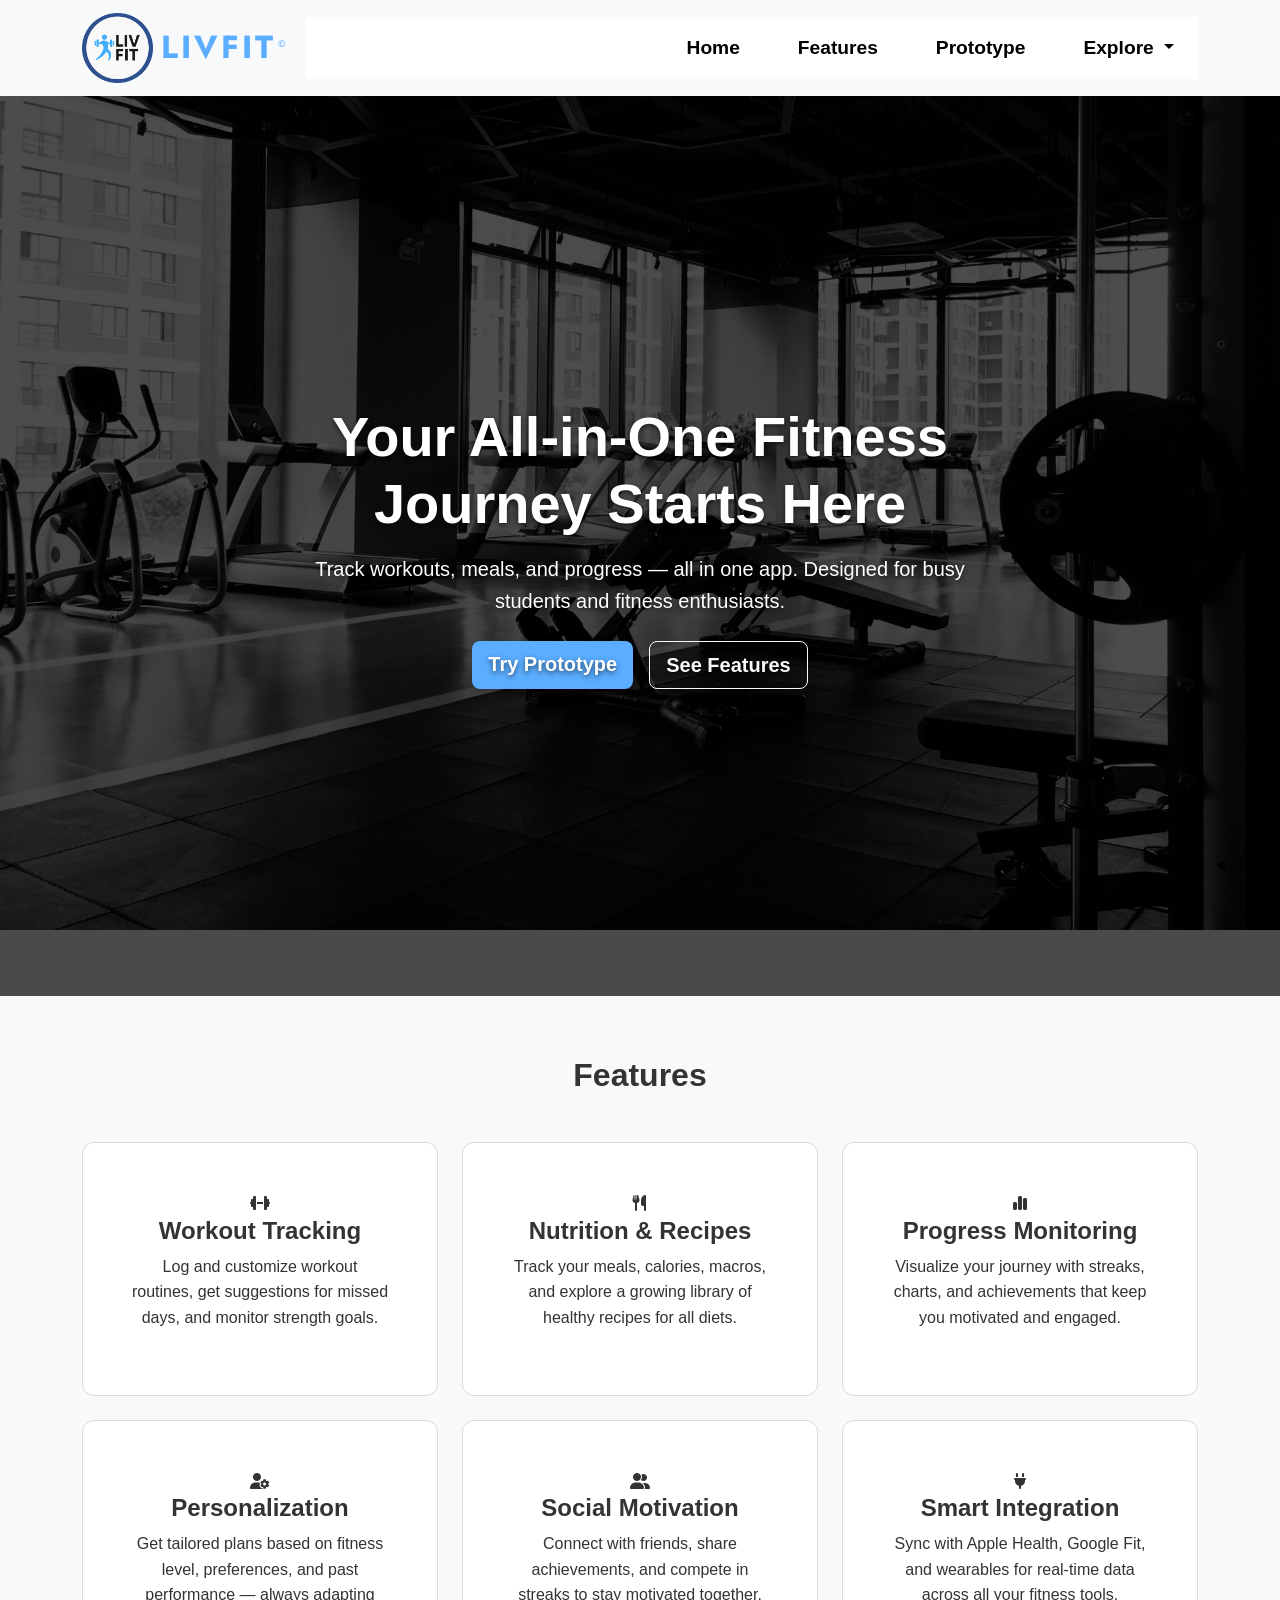
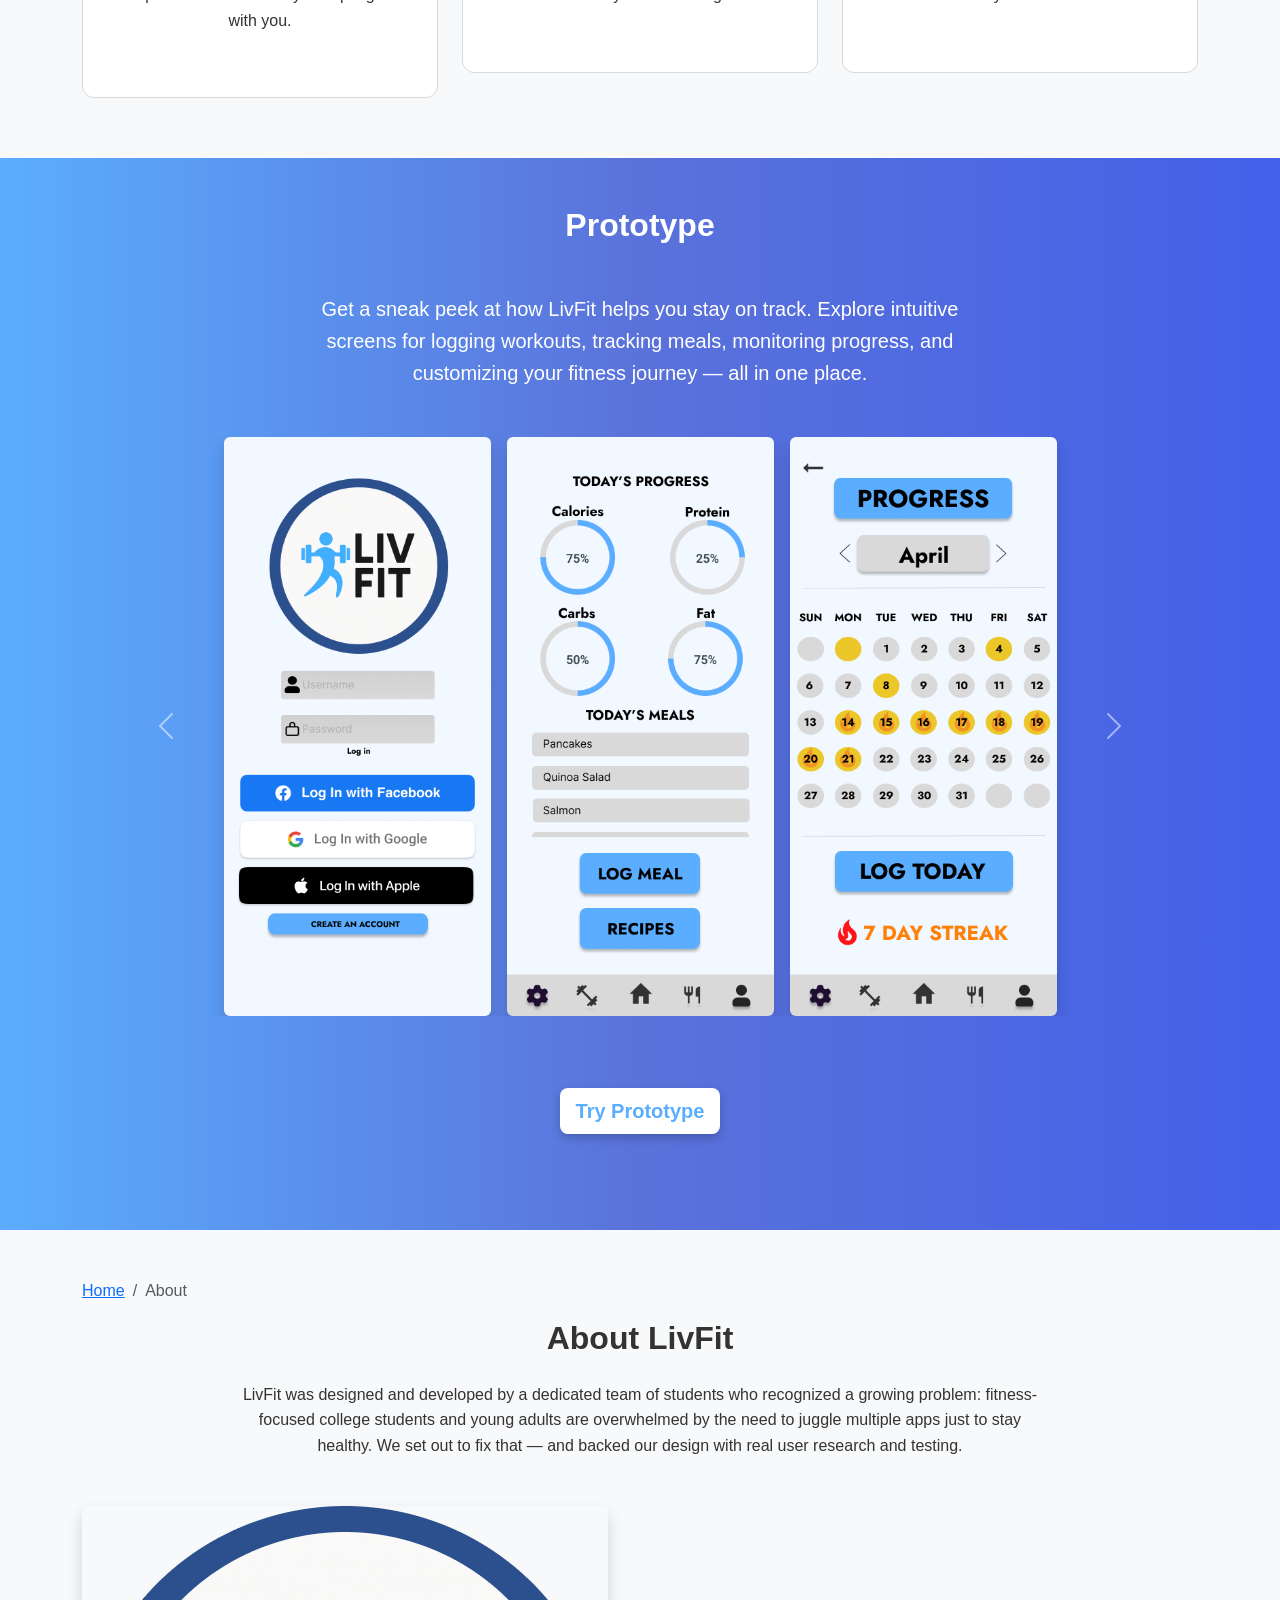
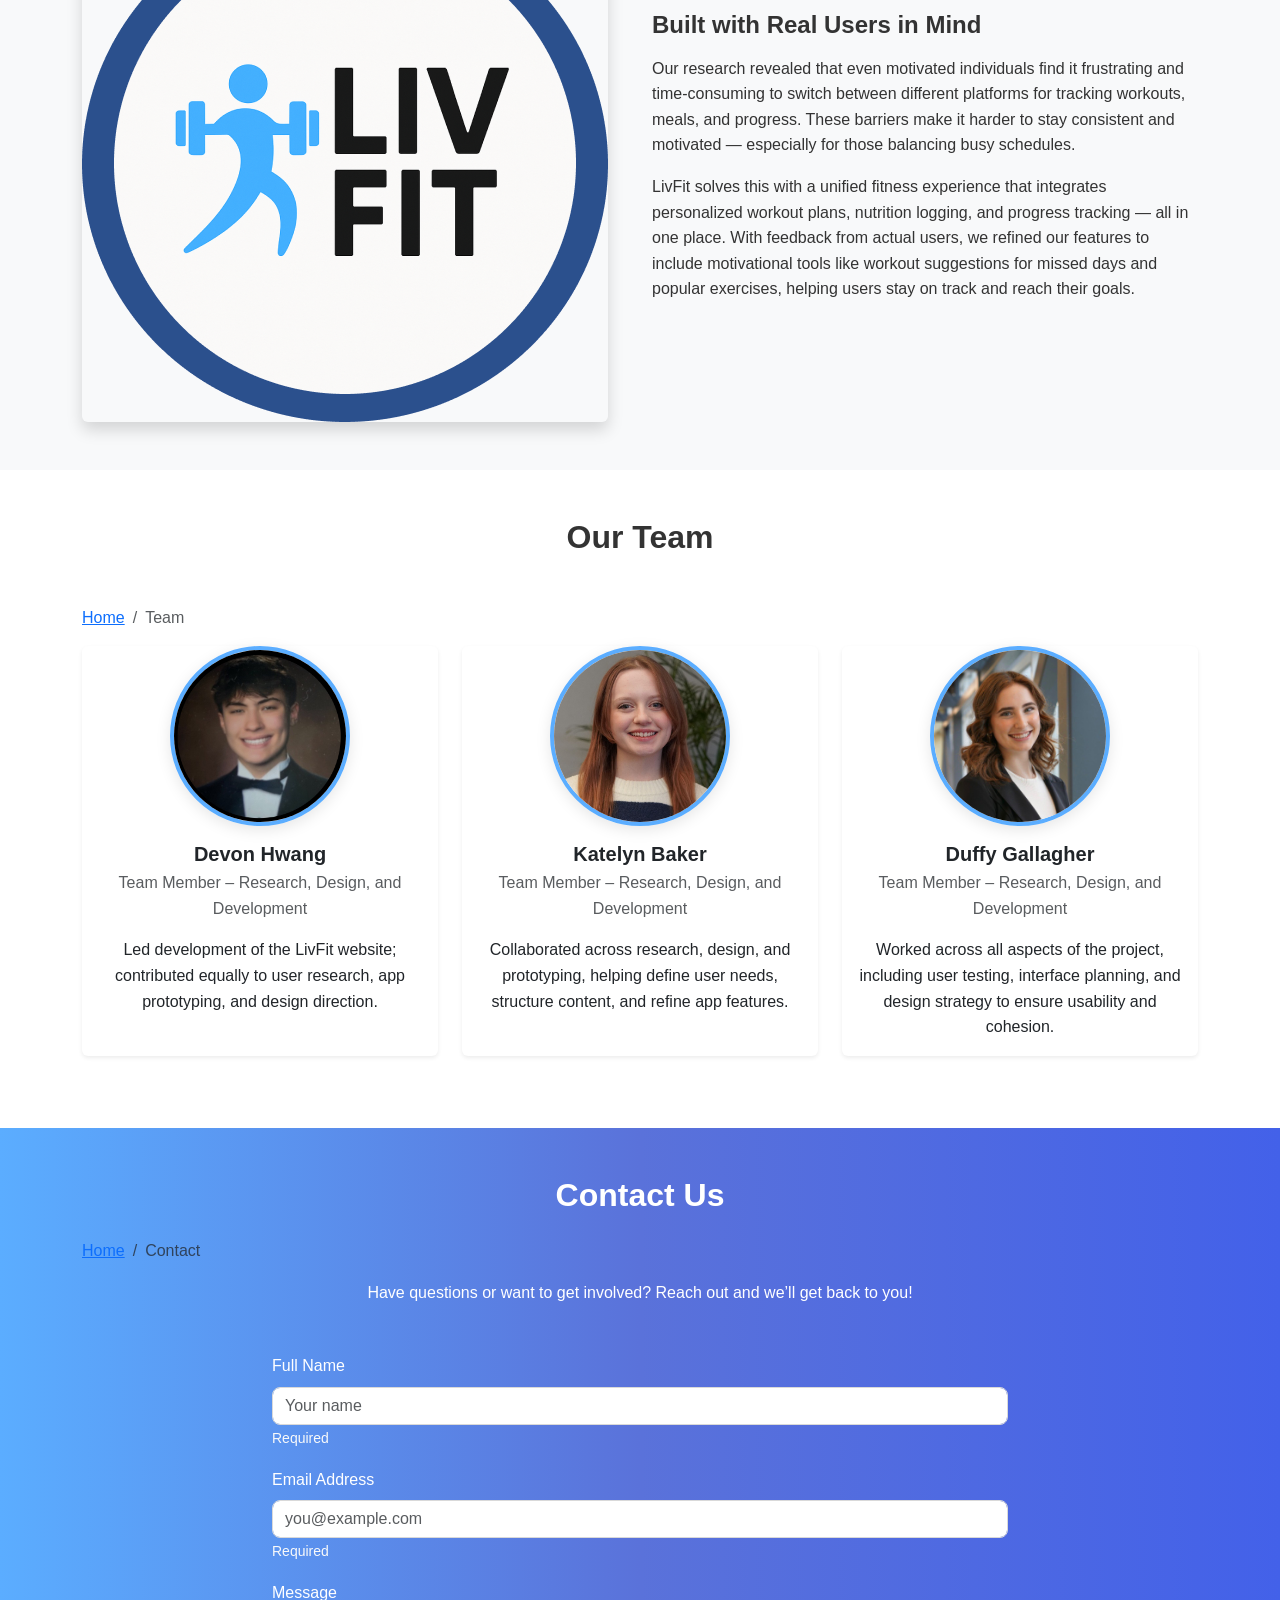
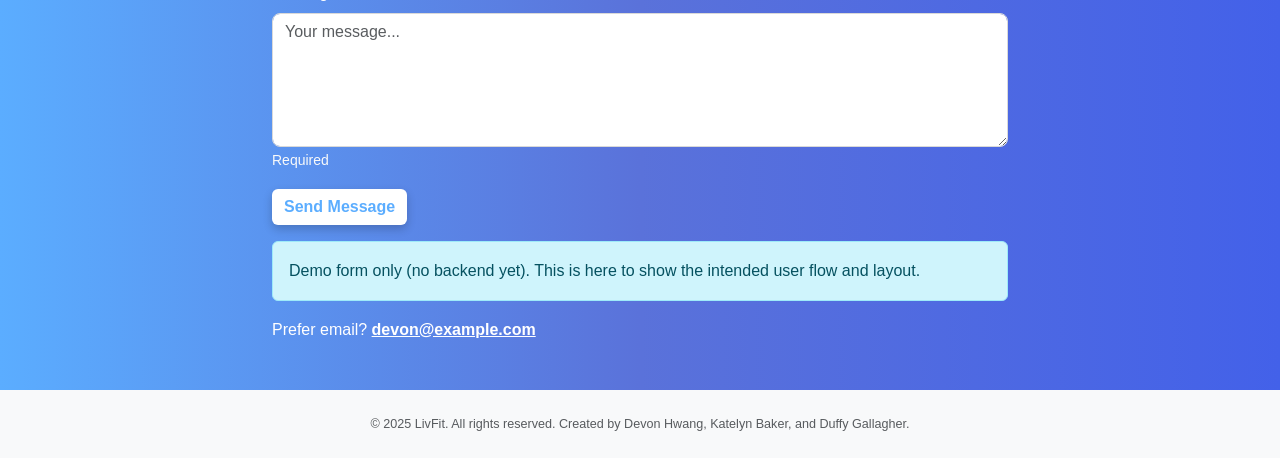
==== index.html @ b787946a "Add initial HTML structure and CSS styles for LivFit project - Created index.html with a complete la" ====
<!doctype html>
<html lang="en">
  <head>
    <meta charset="utf-8">
    <meta name="viewport" content="width=device-width, initial-scale=1">
    <meta name="description" content="Bootstrap Final Project">
    <meta name="author" content="Devon Hwang">
    <title>LivFit</title>

    <!-- Fonts -->
    <link rel="preconnect" href="https://fonts.googleapis.com">
    <link rel="preconnect" href="https://fonts.gstatic.com" crossorigin>
    <link href="https://fonts.googleapis.com/css2?family=Imperial+Script&family=Jost:ital,wght@0,100..900;1,100..900&family=Lacquer&family=Racing+Sans+One&family=Roboto+Condensed:ital,wght@0,100..900;1,100..900&family=Roboto:ital,wght@0,100..900;1,100..900&display=swap" rel="stylesheet">
    
    <!-- Font Awesome Icons -->
    <link rel="stylesheet" href="https://cdnjs.cloudflare.com/ajax/libs/font-awesome/6.5.0/css/all.min.css" crossorigin="anonymous" referrerpolicy="no-referrer">

    <!-- LOAD BOOTSTRAP CSS - DO NOT DELETE -->
    <link href="https://cdn.jsdelivr.net/npm/bootstrap@5.3.3/dist/css/bootstrap.min.css" rel="stylesheet" crossorigin="anonymous">
    <!-- END LOADING BOOTSTRAP CSS -->

    <!-- Custom styles -->
    <link href="style.css" rel="stylesheet">
  </head>

  <body>

    <!-- Navbar -->
    <nav class="navbar navbar-expand-lg sticky-top">
      <div class="container">
        <a class="navbar-brand d-flex align-items-center" href="index.html">
          <img src="images/logo.png" alt="LivFit Logo" class="navbar-logo me-2">
          <span class="fw-bold">LivFit<span class="copyright">©</span></span>
        </a>
        
        <!-- toggler -->
        <button class="navbar-toggler" type="button" data-bs-toggle="collapse" data-bs-target="#navbarNav"
          aria-controls="navbarNav" aria-expanded="false" aria-label="Toggle navigation">
          <span class="navbar-toggler-icon"></span>
        </button>

        <!-- Collapsible menu -->
        <div class="collapse navbar-collapse" id="navbarNav">
          <ul class="navbar-nav ms-auto">
            <!-- Small progression: mark Home active by default -->
            <li class="nav-item"><a class="nav-link active" href="#">Home</a></li>

            <li class="nav-item"><a class="nav-link" href="#features">Features</a></li>
            <li class="nav-item"><a class="nav-link" href="#screenshots">Prototype</a></li>

            <li class="nav-item dropdown">
              <a class="nav-link dropdown-toggle" href="#" id="navbarDropdown" role="button"
                data-bs-toggle="dropdown" aria-expanded="false">
                Explore
              </a>
              <ul class="dropdown-menu" aria-labelledby="navbarDropdown">
                <li><a class="dropdown-item" href="#about">About</a></li>
                <li><a class="dropdown-item" href="#team">Team</a></li>
                <li><a class="dropdown-item" href="#contact">Contact</a></li>
              </ul>
            </li>
          </ul>
        </div>
      </div>
    </nav>

    <!-- Hero Section -->
    <section class="hero">
      <div class="container hero-text">
        <h1 class="display-4 fw-bold">Your All-in-One Fitness Journey Starts Here</h1>
        <p class="lead mt-3 mb-4">
          Track workouts, meals, and progress — all in one app. Designed for busy students and fitness enthusiasts.
        </p>

        <!-- Small progression: stronger CTAs -->
        <div class="d-flex flex-column flex-sm-row gap-3 justify-content-center">
          <a
            href="https://www.figma.com/proto/eS0vBSrMBwKvLSvqaWGqgv/Group-2--Katelyn--Duffy--Devon-High-Fideliy?node-id=2-2&t=AMbj5bhNXjdpvRWr-1"
            target="_blank"
            class="btn btn-primary btn-lg"
          >
            Try Prototype
          </a>

          <a href="#features" class="btn btn-outline-light btn-lg">
            See Features
          </a>
        </div>
      </div>
    </section>

    <!-- Features Section -->
    <section id="features">
      <div class="container">
        <h2 class="text-center fw-bold mb-5">Features</h2>
        <div class="row g-4">

          <div class="col-md-4">
            <div class="feature-card p-5">
              <i class="fa-solid fa-dumbbell"></i>
              <h4>Workout Tracking</h4>
              <p>Log and customize workout routines, get suggestions for missed days, and monitor strength goals.</p>
            </div>
          </div>

          <div class="col-md-4">
            <div class="feature-card p-5">
              <i class="fa-solid fa-utensils"></i>
              <h4>Nutrition & Recipes</h4>
              <p>Track your meals, calories, macros, and explore a growing library of healthy recipes for all diets.</p>
            </div>
          </div>

          <div class="col-md-4">
            <div class="feature-card p-5">
              <i class="fa-solid fa-chart-simple"></i>
              <h4>Progress Monitoring</h4>
              <p>Visualize your journey with streaks, charts, and achievements that keep you motivated and engaged.</p>
            </div>
          </div>

          <div class="col-md-4">
            <div class="feature-card p-5">
              <i class="fa-solid fa-user-gear"></i>
              <h4>Personalization</h4>
              <p>Get tailored plans based on fitness level, preferences, and past performance — always adapting with you.</p>
            </div>
          </div>

          <div class="col-md-4">
            <div class="feature-card p-5">
              <i class="fa-solid fa-user-group"></i>
              <h4>Social Motivation</h4>
              <p>Connect with friends, share achievements, and compete in streaks to stay motivated together.</p>
            </div>
          </div>

          <div class="col-md-4">
            <div class="feature-card p-5">
              <i class="fa-solid fa-plug"></i>
              <h4>Smart Integration</h4>
              <p>Sync with Apple Health, Google Fit, and wearables for real-time data across all your fitness tools.</p>
            </div>
          </div>

        </div>
      </div>
    </section>

    <!-- Prototype Section -->
    <!-- Small progression: remove bg-white so text-white paragraph sits on gradient -->
    <section id="screenshots" class="py-5">
      <div class="container">
        <h2 class="text-center fw-bold mb-5">Prototype</h2>

        <p class="text-center text-white fs-5 mb-5 mx-auto" style="max-width: 700px;">
          Get a sneak peek at how LivFit helps you stay on track. Explore intuitive screens for logging workouts,
          tracking meals, monitoring progress, and customizing your fitness journey — all in one place.
        </p>

        <div id="livfitCarousel" class="carousel slide" data-bs-ride="carousel">
          <div class="carousel-inner">

            <!-- Slide 1 -->
            <div class="carousel-item active">
              <div class="row g-3 justify-content-center">
                <div class="col-4 col-md-3">
                  <img
                    src="images/login-screen.png"
                    class="d-block w-100 rounded shadow"
                    alt="LivFit Login"
                    data-bs-toggle="modal"
                    data-bs-target="#imageModal"
                    onclick="document.getElementById('modalImage').src=this.src"
                  >
                </div>
                <div class="col-4 col-md-3">
                  <img
                    src="images/nutrition-dashboard.png"
                    class="d-block w-100 rounded shadow"
                    alt="Nutrition Dashboard"
                    data-bs-toggle="modal"
                    data-bs-target="#imageModal"
                    onclick="document.getElementById('modalImage').src=this.src"
                  >
                </div>
                <div class="col-4 col-md-3">
                  <img
                    src="images/progress-tracker.png"
                    class="d-block w-100 rounded shadow"
                    alt="Progress Tracker"
                    data-bs-toggle="modal"
                    data-bs-target="#imageModal"
                    onclick="document.getElementById('modalImage').src=this.src"
                  >
                </div>
              </div>
            </div>

            <!-- Slide 2 -->
            <div class="carousel-item">
              <div class="row g-3 justify-content-center">
                <div class="col-4 col-md-3">
                  <img
                    src="images/profile-achievements.png"
                    class="d-block w-100 rounded shadow"
                    alt="Profile Achievements"
                    data-bs-toggle="modal"
                    data-bs-target="#imageModal"
                    onclick="document.getElementById('modalImage').src=this.src"
                  >
                </div>
                <div class="col-4 col-md-3">
                  <img
                    src="images/fitness-discover.png"
                    class="d-block w-100 rounded shadow"
                    alt="Discover Workouts"
                    data-bs-toggle="modal"
                    data-bs-target="#imageModal"
                    onclick="document.getElementById('modalImage').src=this.src"
                  >
                </div>
              </div>
            </div>

          </div>

          <!-- Controls -->
          <button class="carousel-control-prev" type="button" data-bs-target="#livfitCarousel" data-bs-slide="prev">
            <span class="carousel-control-prev-icon" aria-hidden="true"></span>
            <span class="visually-hidden">Previous</span>
          </button>
          <button class="carousel-control-next" type="button" data-bs-target="#livfitCarousel" data-bs-slide="next">
            <span class="carousel-control-next-icon" aria-hidden="true"></span>
            <span class="visually-hidden">Next</span>
          </button>
        </div>

        <div class="text-center mt-4 mb-5">
          <a href="https://www.figma.com/proto/eS0vBSrMBwKvLSvqaWGqgv/Group-2--Katelyn--Duffy--Devon-High-Fideliy?node-id=2-2&t=AMbj5bhNXjdpvRWr-1"
            target="_blank" class="btn btn-secondary-custom btn-lg mt-5">
            Try Prototype
          </a>
        </div>
      </div>
    </section>

    <!-- About Section -->
    <section id="about" class="py-5 bg-light">
      <div class="container">
        <nav aria-label="breadcrumb">
          <ol class="breadcrumb">
            <li class="breadcrumb-item"><a href="#">Home</a></li>
            <li class="breadcrumb-item active" aria-current="page">About</li>
          </ol>
        </nav>

        <h2 class="text-center fw-bold mb-4">About LivFit</h2>
        <p class="text-center mx-auto mb-5" style="max-width: 800px;">
          LivFit was designed and developed by a dedicated team of students who recognized a growing problem:
          fitness-focused college students and young adults are overwhelmed by the need to juggle multiple apps
          just to stay healthy. We set out to fix that — and backed our design with real user research and testing.
        </p>

        <div class="row align-items-center">
          <div class="col-md-6 mb-4 mb-md-0">
            <img src="images/logo.png" alt="About LivFit" class="img-fluid rounded shadow">
          </div>
          <div class="col-md-6">
            <h4 class="fw-bold mb-3">Built with Real Users in Mind</h4>
            <p>
              Our research revealed that even motivated individuals find it frustrating and time-consuming to switch between different platforms for tracking workouts, meals, and progress. These barriers make it harder to stay consistent and motivated — especially for those balancing busy schedules.
            </p>
            <p>
              LivFit solves this with a unified fitness experience that integrates personalized workout plans, nutrition logging, and progress tracking — all in one place. With feedback from actual users, we refined our features to include motivational tools like workout suggestions for missed days and popular exercises, helping users stay on track and reach their goals.
            </p>
          </div>
        </div>
      </div>
    </section>

    <!-- Team Section -->
    <section id="team" class="py-5 bg-white">
      <div class="container">
        <h2 class="text-center fw-bold mb-5">Our Team</h2>
        <nav aria-label="breadcrumb">
          <ol class="breadcrumb">
            <li class="breadcrumb-item"><a href="#">Home</a></li>
            <li class="breadcrumb-item active" aria-current="page">Team</li>
          </ol>
        </nav>

        <div class="row text-center justify-content-center">

          <!-- Devon -->
          <div class="col-md-4 mb-4">
            <div class="card border-0 shadow-sm h-100">
              <img src="images/devon.png" class="team-img" alt="Devon Hwang">
              <div class="card-body">
                <h5 class="card-title mb-1">Devon Hwang</h5>
                <p class="text-muted">Team Member – Research, Design, and Development</p>
                <p class="card-text">Led development of the LivFit website; contributed equally to user research, app prototyping, and design direction.</p>
              </div>
            </div>
          </div>

          <!-- Katelyn -->
          <div class="col-md-4 mb-4">
            <div class="card border-0 shadow-sm h-100">
              <img src="images/katelyn.jpg" class="team-img" alt="Katelyn Baker">
              <div class="card-body">
                <h5 class="card-title mb-1">Katelyn Baker</h5>
                <p class="text-muted">Team Member – Research, Design, and Development</p>
                <p class="card-text">Collaborated across research, design, and prototyping, helping define user needs, structure content, and refine app features.</p>
              </div>
            </div>
          </div>

          <!-- Duffy -->
          <div class="col-md-4 mb-4">
            <div class="card border-0 shadow-sm h-100">
              <img src="images/duffy.jpg" class="team-img" alt="Duffy Gallagher">
              <div class="card-body">
                <h5 class="card-title mb-1">Duffy Gallagher</h5>
                <p class="text-muted">Team Member – Research, Design, and Development</p>
                <p class="card-text">Worked across all aspects of the project, including user testing, interface planning, and design strategy to ensure usability and cohesion.</p>
              </div>
            </div>
          </div>

        </div>
      </div>
    </section>

    <!-- Contact Section -->
    <section id="contact" class="py-5 bg-light">
      <div class="container">
        <h2 class="text-center text-white fw-bold mb-4">Contact Us</h2>
        <nav aria-label="breadcrumb">
          <ol class="breadcrumb">
            <li class="breadcrumb-item"><a href="#">Home</a></li>
            <li class="breadcrumb-item active" aria-current="page">Contact</li>
          </ol>
        </nav>

        <p class="text-center text-white mb-5">Have questions or want to get involved? Reach out and we’ll get back to you!</p>

        <div class="row justify-content-center">
          <div class="col-md-8">

            <!-- Small progression: simple HTML validation (required fields) -->
            <form onsubmit="return false;" novalidate>
              <div class="text-white mb-3">
                <label for="name" class="form-label">Full Name</label>
                <input type="text" class="form-control" id="name" placeholder="Your name" required>
                <small class="form-text text-light">Required</small>
              </div>

              <div class="text-white mb-3">
                <label for="email" class="form-label">Email Address</label>
                <input type="email" class="form-control" id="email" placeholder="you@example.com" required>
                <small class="form-text text-light">Required</small>
              </div>

              <div class="text-white mb-3">
                <label for="message" class="form-label">Message</label>
                <textarea class="form-control" id="message" rows="5" placeholder="Your message..." required></textarea>
                <small class="form-text text-light">Required</small>
              </div>

              <button type="submit" class="btn btn-primary">Send Message</button>

              <!-- Small progression: clearer “demo” messaging -->
              <div class="alert alert-info mt-3 mb-0" role="alert">
                Demo form only (no backend yet). This is here to show the intended user flow and layout.
              </div>

              <!-- Optional: fallback contact method (replace with your real email if you want) -->
              <p class="text-white mt-3 mb-0">
                Prefer email? <a class="contact-link" href="mailto:devon@example.com">devon@example.com</a>
              </p>
            </form>
          </div>
        </div>
      </div>
    </section>

    <!-- Footer -->
    <footer class="text-center py-4">
      <div class="container">
        <p class="mb-0 text-muted small">
          &copy; 2025 LivFit. All rights reserved. Created by Devon Hwang, Katelyn Baker, and Duffy Gallagher.
        </p>
      </div>
    </footer>

    <!-- Modal -->
    <div class="modal fade" id="imageModal" tabindex="-1" aria-hidden="true">
      <div class="modal-dialog modal-dialog-centered modal-lg">
        <div class="modal-content bg-white border-0 shadow">
          <div class="modal-body p-0">
            <img
              src="[data-uri]"
              id="modalImage"
              class="img-fluid w-100 rounded"
              alt="Enlarged preview"
            >
          </div>
        </div>
      </div>
    </div>

    <!-- LOAD BOOTSTRAP JAVASCRIPT - DO NOT DELETE -->
    <script src="https://cdn.jsdelivr.net/npm/bootstrap@5.3.3/dist/js/bootstrap.bundle.min.js" crossorigin="anonymous"></script>
    <!-- END LOADING BOOTSTRAP JAVASCRIPT -->
  </body>
</html>
---- style.css ----
/* General Reset & Typography */
body {
  font-family: 'Segoe UI', Tahoma, Geneva, Verdana, sans-serif;
  line-height: 1.6;
  background-color: #f8f9fa;
  color: #333;
  margin: 0;
  padding: 0;
}

h1, h2, h3, h4, h5 {
  font-weight: 700;
}

/* Logo */
.logo-img {
  max-width: 140px;
  height: auto;
  transition: transform 0.2s ease-in-out;
}

.logo-img:hover {
  transform: scale(1.05);
}

/* Navbar */
.navbar {
  background-color: #f8f9fa;
}

.navbar-logo {
  height: 70px;
  width: auto;
}

.navbar-brand {
  font-family: 'Jost', sans-serif;
  letter-spacing: 2px;
  font-size: 2.0rem;
  color: #5BADFF;
}

.navbar-brand .copyright {
  font-size: 0.3em;
  vertical-align: super;
  margin-left: 2px;
  color: #5BADFF;
}

.navbar-brand span {
  text-transform: uppercase;
  letter-spacing: 3px;
  font-weight: 500;
  color: #5BADFF;
}

.nav-link {
  color: #5BADFF;
  margin-left: 10px;
  font-size: 1.2rem;
  font-weight: bold;
}

.navbar .nav-link:link,
.navbar .nav-link:visited {
  color: #000000;
}

.navbar .nav-link:hover {
  color: #3398F0;
  text-decoration: underline;
}

.navbar .nav-link:focus {
  color: #3398F0;
  outline: none;
  border-bottom: 2px solid #3398F0;
}

/* Collapsed navbar */
.navbar-collapse {
  background-color: #ffffff;
}

.navbar-collapse .nav-link {
  color: #5BADFF;
}

.navbar-collapse .nav-item {
  padding: 0.5rem 1rem;
}

/* Navbar toggler icon fix for visibility */
.navbar-toggler-icon {
  background-image: url("data:image/svg+xml;charset=utf8,%3Csvg viewBox='0 0 30 30' xmlns='http://www.w3.org/2000/svg'%3E%3Cpath stroke='%235BADFF' stroke-width='2' stroke-linecap='round' stroke-miterlimit='10' d='M4 7h22M4 15h22M4 23h22'/%3E%3C/svg%3E");
}

/* Hero Section */
.hero {
  background-image: url("images/workout.jpg");
  background-attachment: fixed;
  background-position: center;
  background-repeat: no-repeat;
  background-size: cover;
  min-height: 100vh;
  display: flex;
  align-items: center;
  justify-content: center;
  text-align: center;
  position: relative;
  padding: 60px 20px;
  overflow: hidden;
}

.hero::before {
  content: "";
  position: absolute;
  inset: 0;
  background: rgba(0, 0, 0, 0.7);
  z-index: 0;
}

.hero-text {
  position: relative;
  z-index: 1;
  color: #fff;
  max-width: 700px;
  margin: 0 auto;
  text-shadow: 0 2px 5px rgba(0, 0, 0, 0.6);
}

/* Buttons */
.btn-primary {
  background-color: #5BADFF;
  border: none;
  font-weight: bold;
  box-shadow: 0 4px 10px rgba(0, 0, 0, 0.2);
  transition: all 0.3s ease;
}

.btn-primary:hover {
  background-color: #3398F0;
}

/* Small progression: support outline-light CTA to match hero */
.btn-outline-light {
  font-weight: bold;
  box-shadow: 0 4px 10px rgba(0, 0, 0, 0.18);
  transition: all 0.3s ease;
}

.btn-outline-light:hover {
  transform: translateY(-1px);
}

/* Features Section */
#features {
  padding: 60px 0;
}

.feature-card {
  background-color: #ffffff;
  border: 1px solid #D9D9D9;
  border-radius: 12px;
  padding: 25px;
  text-align: center;
  transition: transform 0.2s ease;
}

.feature-card:hover {
  transform: translateY(-5px);
  box-shadow: 0 8px 20px rgba(0, 0, 0, 0.1);
}

/* Carousel Section */
#screenshots {
  background: linear-gradient(to right, #5BADFF, #5a72da, #4361e9);
  padding: 60px 0;
}

#screenshots h2 {
  color: #ffffff;
}

.carousel-item img {
  max-height: 600px;
  object-fit: contain;
}

/* Custom Secondary Button */
.btn-secondary-custom {
  background-color: #ffffff;
  color: #5BADFF;
  border: none;
  transition: all 0.3s ease;
  box-shadow: 0 4px 10px rgba(0, 0, 0, 0.2);
  max-width: 700px;
  margin: 0 auto;
  font-weight: bold;
}

.btn-secondary-custom:hover {
  background-color: #dfdfdf;
  color: #5BADFF;
  box-shadow: 0 6px 15px rgba(0, 0, 0, 0.3);
}

footer {
  background-color: #f8f9fa;
  color: #6c757d;
  padding: 30px 0;
  font-size: 0.9rem;
}

footer a {
  color: #5BADFF;
  text-decoration: none;
}

footer a:hover {
  text-decoration: underline;
}

/* Modal Image */
#modalImage {
  max-width: 90vw;
  max-height: 80vh;
  object-fit: contain;
  margin: auto;
  display: block;
}

/* Our Team Section */
.team-img {
  width: 180px;
  height: 180px;
  object-fit: cover;
  border-radius: 50%;
  border: 4px solid #5BADFF;
  box-shadow: 0 4px 15px rgba(0, 0, 0, 0.1);
  margin-left: auto;
  margin-right: auto;
}

img[src*="katelyn.jpg"] {
  object-position: center 30%;
}

/* Contact Section */
#contact {
  background: linear-gradient(to right, #5BADFF, #5a72da, #4361e9);
}

#contact h2 {
  color: #ffffff;
}

#contact .form-control {
  border-radius: 8px;
  border: 1px solid #d9d9d9;
}

/* Contact button styling override */
#contact .btn-primary {
  background-color: #ffffff;
  color: #5BADFF;
  border: none;
  transition: all 0.3s ease;
  box-shadow: 0 4px 10px rgba(0, 0, 0, 0.2);
  max-width: 700px;
  margin: 0 auto;
  font-weight: bold;
}

#contact .btn-primary:hover {
  background-color: #dfdfdf;
  color: #5BADFF;
  box-shadow: 0 6px 15px rgba(0, 0, 0, 0.3);
}

/* Small progression: make contact fallback link readable + consistent */
.contact-link {
  color: #ffffff;
  font-weight: bold;
  text-decoration: underline;
}

.contact-link:hover {
  opacity: 0.9;
}
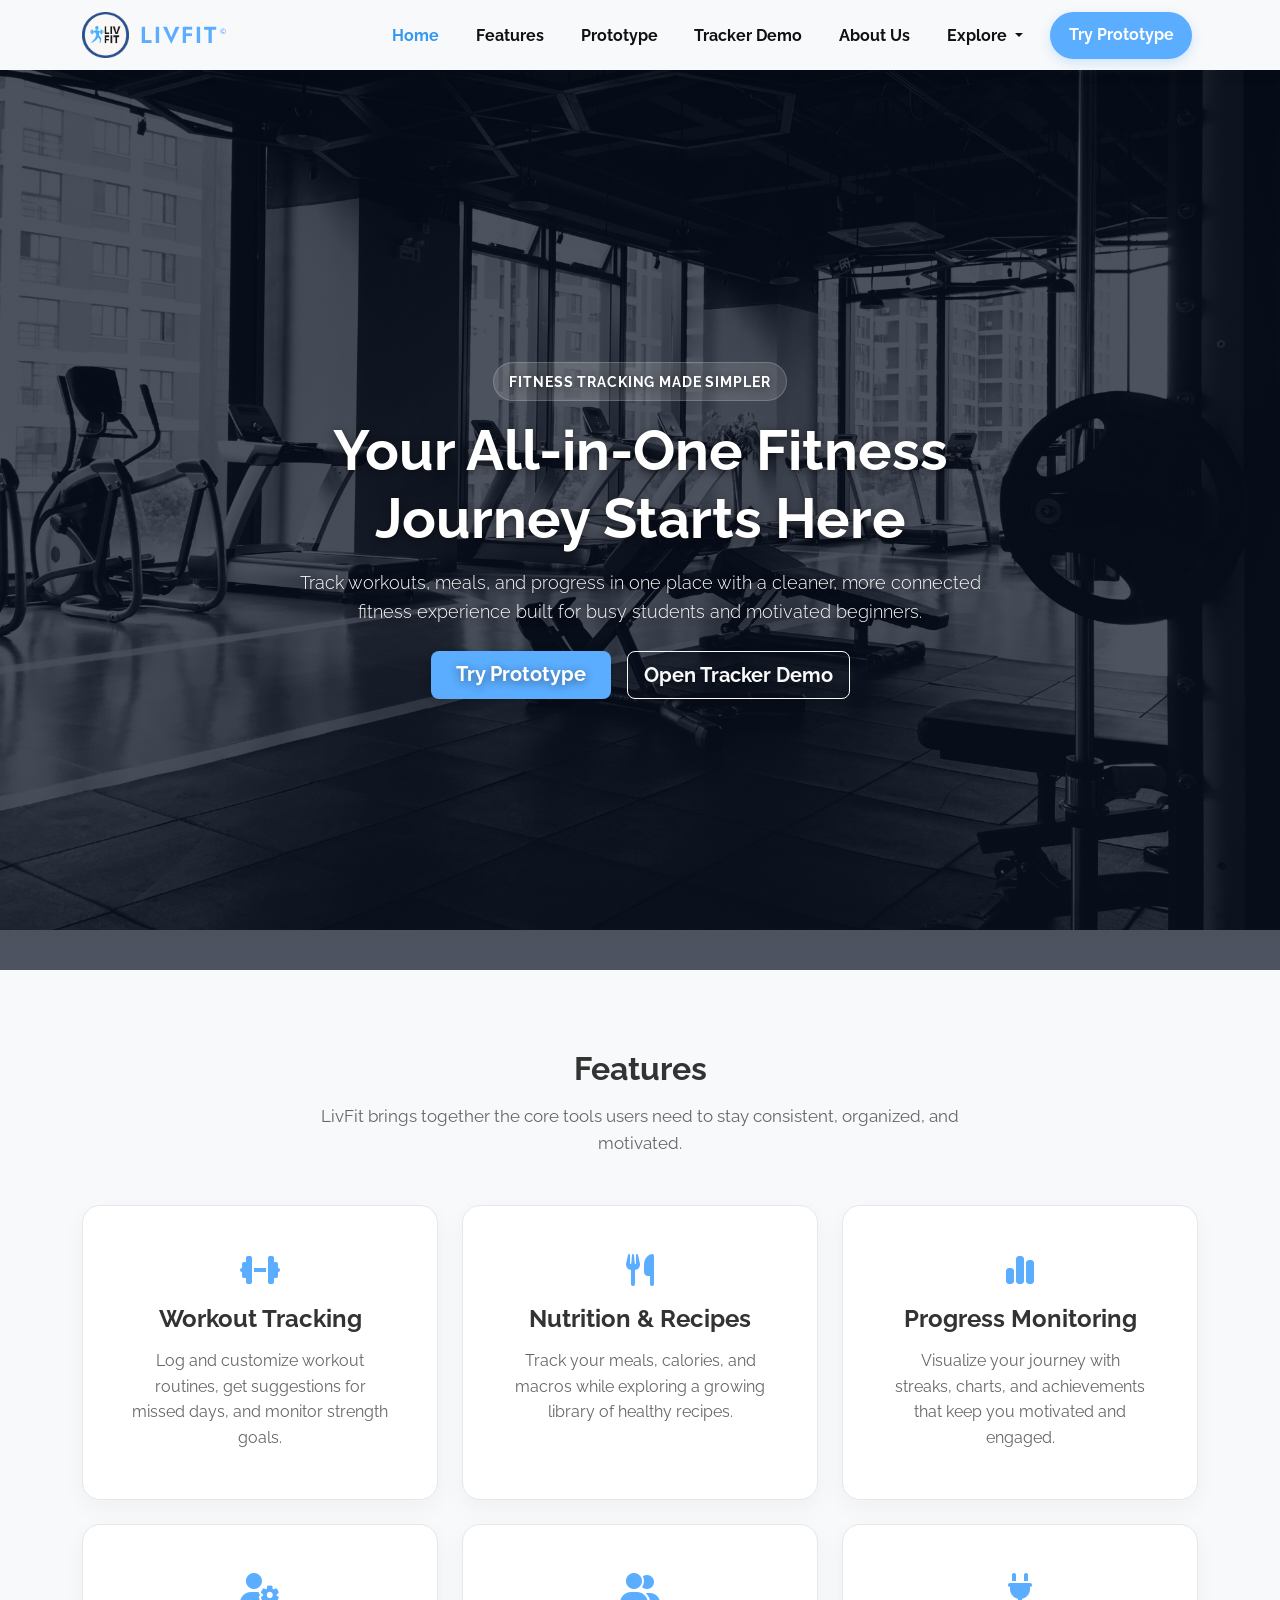
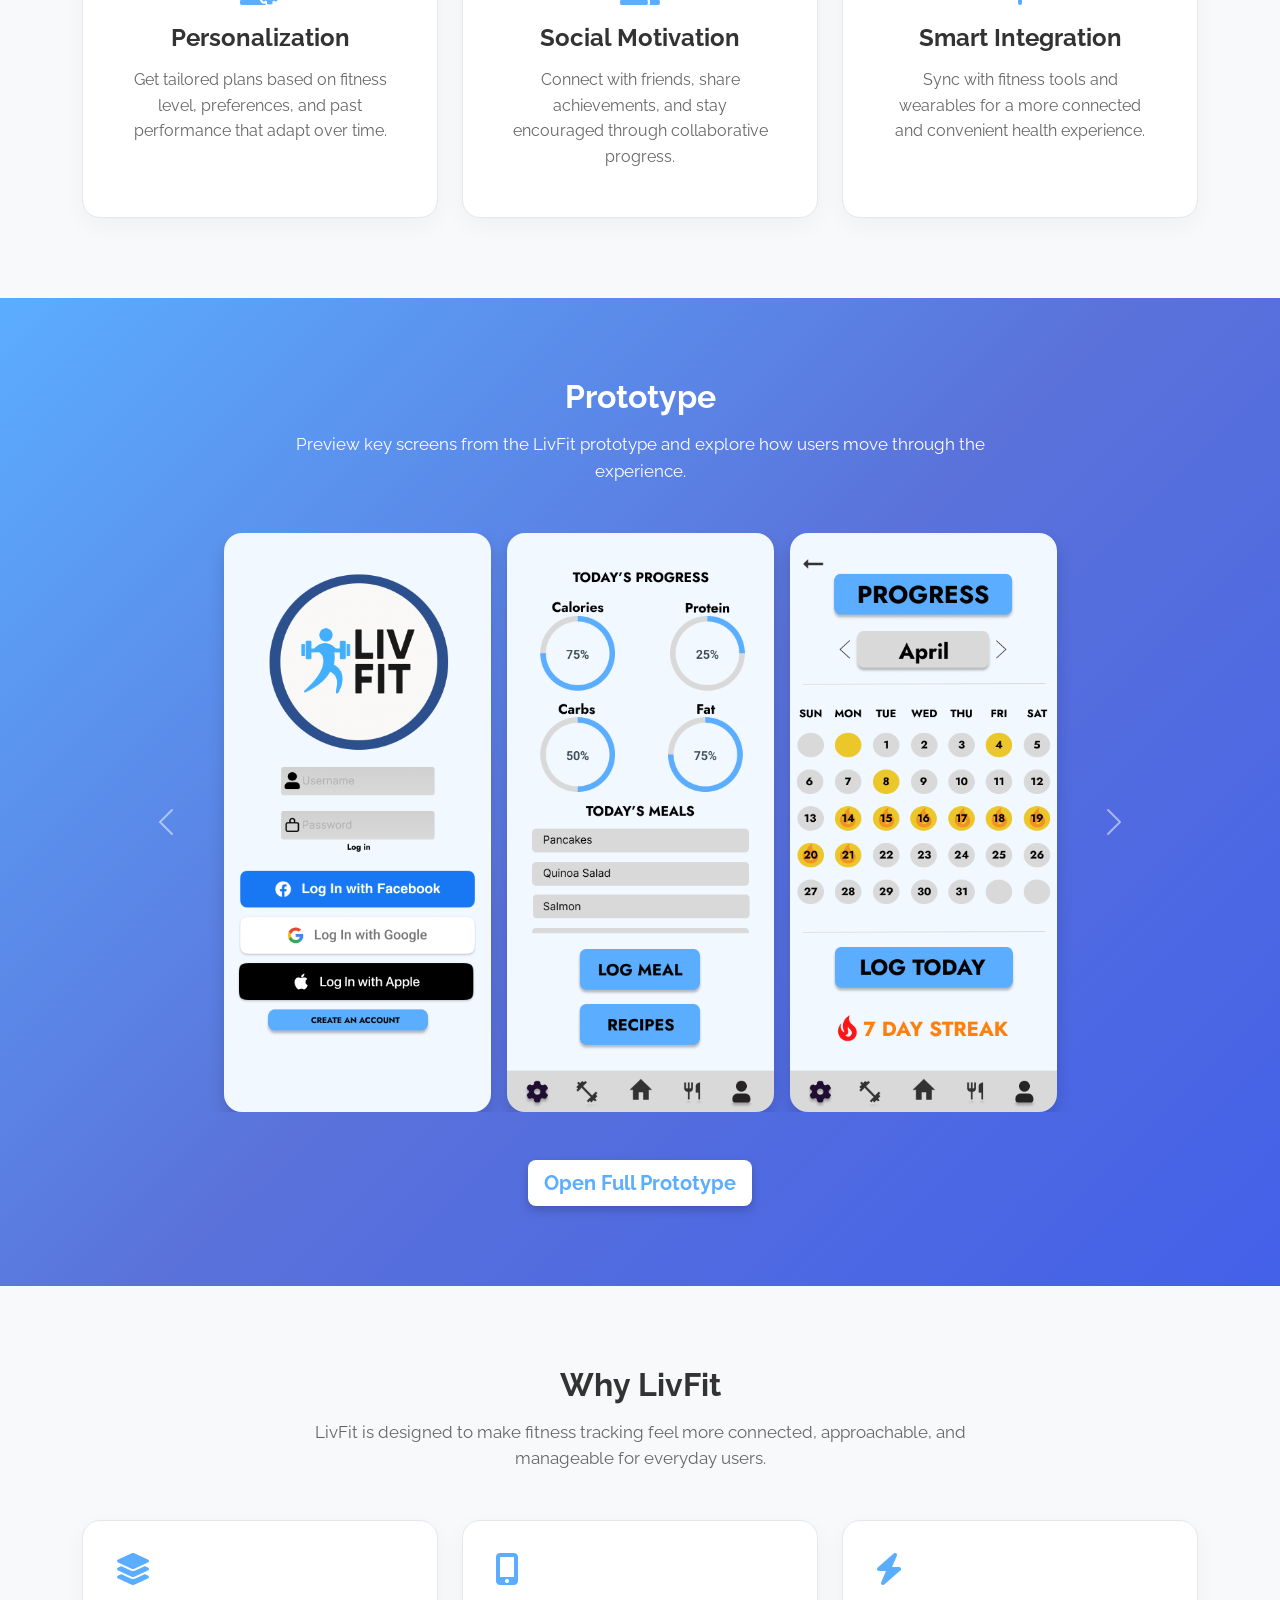
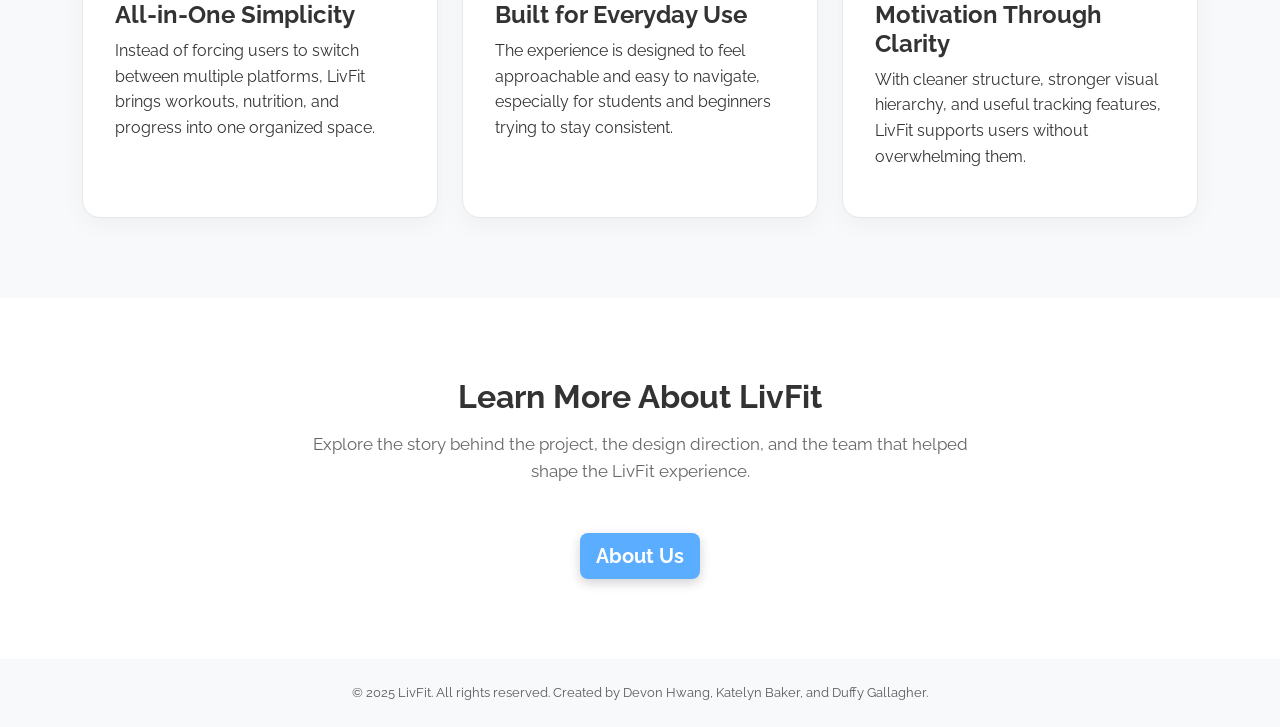
==== commit c6a4d533: "Redesign" ====
--- a/index.html
+++ b/index.html
@@ -3,229 +3,202 @@
   <head>
     <meta charset="utf-8">
     <meta name="viewport" content="width=device-width, initial-scale=1">
-    <meta name="description" content="Bootstrap Final Project">
+    <meta name="description" content="LivFit fitness tracking website mockup">
     <meta name="author" content="Devon Hwang">
     <title>LivFit</title>
 
     <!-- Fonts -->
     <link rel="preconnect" href="https://fonts.googleapis.com">
     <link rel="preconnect" href="https://fonts.gstatic.com" crossorigin>
-    <link href="https://fonts.googleapis.com/css2?family=Imperial+Script&family=Jost:ital,wght@0,100..900;1,100..900&family=Lacquer&family=Racing+Sans+One&family=Roboto+Condensed:ital,wght@0,100..900;1,100..900&family=Roboto:ital,wght@0,100..900;1,100..900&display=swap" rel="stylesheet">
-    
-    <!-- Font Awesome Icons -->
+    <link href="https://fonts.googleapis.com/css2?family=Imperial+Script&family=Jost:ital,wght@0,100..900;1,100..900&family=Lacquer&family=Racing+Sans+One&family=Raleway:ital,wght@0,100..900;1,100..900&family=Roboto+Condensed:ital,wght@0,100..900;1,100..900&family=Roboto:ital,wght@0,100..900;1,100..900&display=swap" rel="stylesheet">
+
+    <!-- Font Awesome -->
     <link rel="stylesheet" href="https://cdnjs.cloudflare.com/ajax/libs/font-awesome/6.5.0/css/all.min.css" crossorigin="anonymous" referrerpolicy="no-referrer">
 
-    <!-- LOAD BOOTSTRAP CSS - DO NOT DELETE -->
+    <!-- Bootstrap -->
     <link href="https://cdn.jsdelivr.net/npm/bootstrap@5.3.3/dist/css/bootstrap.min.css" rel="stylesheet" crossorigin="anonymous">
-    <!-- END LOADING BOOTSTRAP CSS -->
-
-    <!-- Custom styles -->
+
+    <!-- Custom CSS -->
     <link href="style.css" rel="stylesheet">
   </head>
 
-  <body>
-
+  <body id="home">
     <!-- Navbar -->
     <nav class="navbar navbar-expand-lg sticky-top">
       <div class="container">
         <a class="navbar-brand d-flex align-items-center" href="index.html">
           <img src="images/logo.png" alt="LivFit Logo" class="navbar-logo me-2">
-          <span class="fw-bold">LivFit<span class="copyright">©</span></span>
+          <span>LivFit<span class="copyright">©</span></span>
         </a>
-        
-        <!-- toggler -->
+
         <button class="navbar-toggler" type="button" data-bs-toggle="collapse" data-bs-target="#navbarNav"
           aria-controls="navbarNav" aria-expanded="false" aria-label="Toggle navigation">
           <span class="navbar-toggler-icon"></span>
         </button>
 
-        <!-- Collapsible menu -->
         <div class="collapse navbar-collapse" id="navbarNav">
-          <ul class="navbar-nav ms-auto">
-            <!-- Small progression: mark Home active by default -->
-            <li class="nav-item"><a class="nav-link active" href="#">Home</a></li>
-
-            <li class="nav-item"><a class="nav-link" href="#features">Features</a></li>
-            <li class="nav-item"><a class="nav-link" href="#screenshots">Prototype</a></li>
+          <ul class="navbar-nav ms-auto align-items-lg-center">
+            <li class="nav-item"><a class="nav-link active" href="index.html">Home</a></li>
+            <li class="nav-item"><a class="nav-link" href="index.html#features">Features</a></li>
+            <li class="nav-item"><a class="nav-link" href="index.html#screenshots">Prototype</a></li>
+            <li class="nav-item"><a class="nav-link" href="tracker.html">Tracker Demo</a></li>
+            <li class="nav-item"><a class="nav-link" href="about.html">About Us</a></li>
 
             <li class="nav-item dropdown">
               <a class="nav-link dropdown-toggle" href="#" id="navbarDropdown" role="button"
                 data-bs-toggle="dropdown" aria-expanded="false">
                 Explore
               </a>
-              <ul class="dropdown-menu" aria-labelledby="navbarDropdown">
-                <li><a class="dropdown-item" href="#about">About</a></li>
-                <li><a class="dropdown-item" href="#team">Team</a></li>
-                <li><a class="dropdown-item" href="#contact">Contact</a></li>
-              </ul>
+              <ul class="dropdown-menu dropdown-menu-end" aria-labelledby="navbarDropdown">
+  <li><a class="dropdown-item" href="index.html#why-livfit">Why LivFit</a></li>
+  <li><a class="dropdown-item" href="tracker.html">Tracking Page</a></li>
+  <li><a class="dropdown-item" href="about.html">About Us</a></li>
+</ul>
+            </li>
+
+            <li class="nav-item ms-lg-2">
+              <a href="https://www.figma.com/proto/eS0vBSrMBwKvLSvqaWGqgv/Group-2--Katelyn--Duffy--Devon-High-Fideliy?node-id=2-2&t=AMbj5bhNXjdpvRWr-1"
+                target="_blank" class="btn nav-cta-btn">
+                Try Prototype
+              </a>
             </li>
           </ul>
         </div>
       </div>
     </nav>
 
-    <!-- Hero Section -->
+    <!-- Hero -->
     <section class="hero">
       <div class="container hero-text">
+        <p class="hero-kicker">Fitness tracking made simpler</p>
         <h1 class="display-4 fw-bold">Your All-in-One Fitness Journey Starts Here</h1>
         <p class="lead mt-3 mb-4">
-          Track workouts, meals, and progress — all in one app. Designed for busy students and fitness enthusiasts.
+          Track workouts, meals, and progress in one place with a cleaner, more connected fitness experience built for busy students and motivated beginners.
         </p>
 
-        <!-- Small progression: stronger CTAs -->
-        <div class="d-flex flex-column flex-sm-row gap-3 justify-content-center">
-          <a
-            href="https://www.figma.com/proto/eS0vBSrMBwKvLSvqaWGqgv/Group-2--Katelyn--Duffy--Devon-High-Fideliy?node-id=2-2&t=AMbj5bhNXjdpvRWr-1"
-            target="_blank"
-            class="btn btn-primary btn-lg"
-          >
+        <div class="d-flex flex-column flex-sm-row gap-3 justify-content-center hero-buttons">
+          <a href="https://www.figma.com/proto/eS0vBSrMBwKvLSvqaWGqgv/Group-2--Katelyn--Duffy--Devon-High-Fideliy?node-id=2-2&t=AMbj5bhNXjdpvRWr-1"
+            target="_blank" class="btn btn-primary btn-lg">
             Try Prototype
           </a>
 
-          <a href="#features" class="btn btn-outline-light btn-lg">
-            See Features
+          <a href="tracker.html" class="btn btn-outline-light btn-lg">
+            Open Tracker Demo
           </a>
         </div>
       </div>
     </section>
 
-    <!-- Features Section -->
+    <!-- Features -->
     <section id="features">
       <div class="container">
-        <h2 class="text-center fw-bold mb-5">Features</h2>
+        <div class="section-heading text-center">
+          <h2 class="fw-bold">Features</h2>
+          <p class="section-subtitle">
+            LivFit brings together the core tools users need to stay consistent, organized, and motivated.
+          </p>
+        </div>
+
         <div class="row g-4">
-
-          <div class="col-md-4">
-            <div class="feature-card p-5">
-              <i class="fa-solid fa-dumbbell"></i>
+          <div class="col-md-6 col-lg-4">
+            <div class="feature-card p-5 h-100">
+              <i class="fa-solid fa-dumbbell feature-icon"></i>
               <h4>Workout Tracking</h4>
               <p>Log and customize workout routines, get suggestions for missed days, and monitor strength goals.</p>
             </div>
           </div>
 
-          <div class="col-md-4">
-            <div class="feature-card p-5">
-              <i class="fa-solid fa-utensils"></i>
+          <div class="col-md-6 col-lg-4">
+            <div class="feature-card p-5 h-100">
+              <i class="fa-solid fa-utensils feature-icon"></i>
               <h4>Nutrition & Recipes</h4>
-              <p>Track your meals, calories, macros, and explore a growing library of healthy recipes for all diets.</p>
-            </div>
-          </div>
-
-          <div class="col-md-4">
-            <div class="feature-card p-5">
-              <i class="fa-solid fa-chart-simple"></i>
+              <p>Track your meals, calories, and macros while exploring a growing library of healthy recipes.</p>
+            </div>
+          </div>
+
+          <div class="col-md-6 col-lg-4">
+            <div class="feature-card p-5 h-100">
+              <i class="fa-solid fa-chart-simple feature-icon"></i>
               <h4>Progress Monitoring</h4>
               <p>Visualize your journey with streaks, charts, and achievements that keep you motivated and engaged.</p>
             </div>
           </div>
 
-          <div class="col-md-4">
-            <div class="feature-card p-5">
-              <i class="fa-solid fa-user-gear"></i>
+          <div class="col-md-6 col-lg-4">
+            <div class="feature-card p-5 h-100">
+              <i class="fa-solid fa-user-gear feature-icon"></i>
               <h4>Personalization</h4>
-              <p>Get tailored plans based on fitness level, preferences, and past performance — always adapting with you.</p>
-            </div>
-          </div>
-
-          <div class="col-md-4">
-            <div class="feature-card p-5">
-              <i class="fa-solid fa-user-group"></i>
+              <p>Get tailored plans based on fitness level, preferences, and past performance that adapt over time.</p>
+            </div>
+          </div>
+
+          <div class="col-md-6 col-lg-4">
+            <div class="feature-card p-5 h-100">
+              <i class="fa-solid fa-user-group feature-icon"></i>
               <h4>Social Motivation</h4>
-              <p>Connect with friends, share achievements, and compete in streaks to stay motivated together.</p>
-            </div>
-          </div>
-
-          <div class="col-md-4">
-            <div class="feature-card p-5">
-              <i class="fa-solid fa-plug"></i>
+              <p>Connect with friends, share achievements, and stay encouraged through collaborative progress.</p>
+            </div>
+          </div>
+
+          <div class="col-md-6 col-lg-4">
+            <div class="feature-card p-5 h-100">
+              <i class="fa-solid fa-plug feature-icon"></i>
               <h4>Smart Integration</h4>
-              <p>Sync with Apple Health, Google Fit, and wearables for real-time data across all your fitness tools.</p>
-            </div>
-          </div>
-
-        </div>
-      </div>
-    </section>
-
-    <!-- Prototype Section -->
-    <!-- Small progression: remove bg-white so text-white paragraph sits on gradient -->
-    <section id="screenshots" class="py-5">
-      <div class="container">
-        <h2 class="text-center fw-bold mb-5">Prototype</h2>
-
-        <p class="text-center text-white fs-5 mb-5 mx-auto" style="max-width: 700px;">
-          Get a sneak peek at how LivFit helps you stay on track. Explore intuitive screens for logging workouts,
-          tracking meals, monitoring progress, and customizing your fitness journey — all in one place.
-        </p>
+              <p>Sync with fitness tools and wearables for a more connected and convenient health experience.</p>
+            </div>
+          </div>
+        </div>
+      </div>
+    </section>
+
+    <!-- Prototype -->
+    <section id="screenshots">
+      <div class="container">
+        <div class="section-heading text-center">
+          <h2 class="fw-bold text-white">Prototype</h2>
+          <p class="section-subtitle text-white">
+            Preview key screens from the LivFit prototype and explore how users move through the experience.
+          </p>
+        </div>
 
         <div id="livfitCarousel" class="carousel slide" data-bs-ride="carousel">
           <div class="carousel-inner">
-
-            <!-- Slide 1 -->
             <div class="carousel-item active">
               <div class="row g-3 justify-content-center">
                 <div class="col-4 col-md-3">
-                  <img
-                    src="images/login-screen.png"
-                    class="d-block w-100 rounded shadow"
-                    alt="LivFit Login"
-                    data-bs-toggle="modal"
-                    data-bs-target="#imageModal"
-                    onclick="document.getElementById('modalImage').src=this.src"
-                  >
-                </div>
-                <div class="col-4 col-md-3">
-                  <img
-                    src="images/nutrition-dashboard.png"
-                    class="d-block w-100 rounded shadow"
-                    alt="Nutrition Dashboard"
-                    data-bs-toggle="modal"
-                    data-bs-target="#imageModal"
-                    onclick="document.getElementById('modalImage').src=this.src"
-                  >
-                </div>
-                <div class="col-4 col-md-3">
-                  <img
-                    src="images/progress-tracker.png"
-                    class="d-block w-100 rounded shadow"
-                    alt="Progress Tracker"
-                    data-bs-toggle="modal"
-                    data-bs-target="#imageModal"
-                    onclick="document.getElementById('modalImage').src=this.src"
-                  >
+                  <img src="images/login-screen.png" class="d-block w-100 rounded shadow prototype-img" alt="LivFit Login"
+                    data-bs-toggle="modal" data-bs-target="#imageModal"
+                    onclick="document.getElementById('modalImage').src=this.src">
+                </div>
+                <div class="col-4 col-md-3">
+                  <img src="images/nutrition-dashboard.png" class="d-block w-100 rounded shadow prototype-img" alt="Nutrition Dashboard"
+                    data-bs-toggle="modal" data-bs-target="#imageModal"
+                    onclick="document.getElementById('modalImage').src=this.src">
+                </div>
+                <div class="col-4 col-md-3">
+                  <img src="images/progress-tracker.png" class="d-block w-100 rounded shadow prototype-img" alt="Progress Tracker"
+                    data-bs-toggle="modal" data-bs-target="#imageModal"
+                    onclick="document.getElementById('modalImage').src=this.src">
                 </div>
               </div>
             </div>
 
-            <!-- Slide 2 -->
             <div class="carousel-item">
               <div class="row g-3 justify-content-center">
                 <div class="col-4 col-md-3">
-                  <img
-                    src="images/profile-achievements.png"
-                    class="d-block w-100 rounded shadow"
-                    alt="Profile Achievements"
-                    data-bs-toggle="modal"
-                    data-bs-target="#imageModal"
-                    onclick="document.getElementById('modalImage').src=this.src"
-                  >
-                </div>
-                <div class="col-4 col-md-3">
-                  <img
-                    src="images/fitness-discover.png"
-                    class="d-block w-100 rounded shadow"
-                    alt="Discover Workouts"
-                    data-bs-toggle="modal"
-                    data-bs-target="#imageModal"
-                    onclick="document.getElementById('modalImage').src=this.src"
-                  >
+                  <img src="images/profile-achievements.png" class="d-block w-100 rounded shadow prototype-img" alt="Profile Achievements"
+                    data-bs-toggle="modal" data-bs-target="#imageModal"
+                    onclick="document.getElementById('modalImage').src=this.src">
+                </div>
+                <div class="col-4 col-md-3">
+                  <img src="images/fitness-discover.png" class="d-block w-100 rounded shadow prototype-img" alt="Discover Workouts"
+                    data-bs-toggle="modal" data-bs-target="#imageModal"
+                    onclick="document.getElementById('modalImage').src=this.src">
                 </div>
               </div>
             </div>
-
-          </div>
-
-          <!-- Controls -->
+          </div>
+
           <button class="carousel-control-prev" type="button" data-bs-target="#livfitCarousel" data-bs-slide="prev">
             <span class="carousel-control-prev-icon" aria-hidden="true"></span>
             <span class="visually-hidden">Previous</span>
@@ -236,155 +209,72 @@
           </button>
         </div>
 
-        <div class="text-center mt-4 mb-5">
+        <div class="text-center mt-4">
           <a href="https://www.figma.com/proto/eS0vBSrMBwKvLSvqaWGqgv/Group-2--Katelyn--Duffy--Devon-High-Fideliy?node-id=2-2&t=AMbj5bhNXjdpvRWr-1"
-            target="_blank" class="btn btn-secondary-custom btn-lg mt-5">
-            Try Prototype
+            target="_blank" class="btn btn-secondary-custom btn-lg mt-4">
+            Open Full Prototype
           </a>
         </div>
       </div>
     </section>
 
-    <!-- About Section -->
-    <section id="about" class="py-5 bg-light">
-      <div class="container">
-        <nav aria-label="breadcrumb">
-          <ol class="breadcrumb">
-            <li class="breadcrumb-item"><a href="#">Home</a></li>
-            <li class="breadcrumb-item active" aria-current="page">About</li>
-          </ol>
-        </nav>
-
-        <h2 class="text-center fw-bold mb-4">About LivFit</h2>
-        <p class="text-center mx-auto mb-5" style="max-width: 800px;">
-          LivFit was designed and developed by a dedicated team of students who recognized a growing problem:
-          fitness-focused college students and young adults are overwhelmed by the need to juggle multiple apps
-          just to stay healthy. We set out to fix that — and backed our design with real user research and testing.
-        </p>
-
-        <div class="row align-items-center">
-          <div class="col-md-6 mb-4 mb-md-0">
-            <img src="images/logo.png" alt="About LivFit" class="img-fluid rounded shadow">
-          </div>
-          <div class="col-md-6">
-            <h4 class="fw-bold mb-3">Built with Real Users in Mind</h4>
-            <p>
-              Our research revealed that even motivated individuals find it frustrating and time-consuming to switch between different platforms for tracking workouts, meals, and progress. These barriers make it harder to stay consistent and motivated — especially for those balancing busy schedules.
-            </p>
-            <p>
-              LivFit solves this with a unified fitness experience that integrates personalized workout plans, nutrition logging, and progress tracking — all in one place. With feedback from actual users, we refined our features to include motivational tools like workout suggestions for missed days and popular exercises, helping users stay on track and reach their goals.
-            </p>
-          </div>
-        </div>
-      </div>
-    </section>
-
-    <!-- Team Section -->
-    <section id="team" class="py-5 bg-white">
-      <div class="container">
-        <h2 class="text-center fw-bold mb-5">Our Team</h2>
-        <nav aria-label="breadcrumb">
-          <ol class="breadcrumb">
-            <li class="breadcrumb-item"><a href="#">Home</a></li>
-            <li class="breadcrumb-item active" aria-current="page">Team</li>
-          </ol>
-        </nav>
-
-        <div class="row text-center justify-content-center">
-
-          <!-- Devon -->
-          <div class="col-md-4 mb-4">
-            <div class="card border-0 shadow-sm h-100">
-              <img src="images/devon.png" class="team-img" alt="Devon Hwang">
-              <div class="card-body">
-                <h5 class="card-title mb-1">Devon Hwang</h5>
-                <p class="text-muted">Team Member – Research, Design, and Development</p>
-                <p class="card-text">Led development of the LivFit website; contributed equally to user research, app prototyping, and design direction.</p>
-              </div>
-            </div>
-          </div>
-
-          <!-- Katelyn -->
-          <div class="col-md-4 mb-4">
-            <div class="card border-0 shadow-sm h-100">
-              <img src="images/katelyn.jpg" class="team-img" alt="Katelyn Baker">
-              <div class="card-body">
-                <h5 class="card-title mb-1">Katelyn Baker</h5>
-                <p class="text-muted">Team Member – Research, Design, and Development</p>
-                <p class="card-text">Collaborated across research, design, and prototyping, helping define user needs, structure content, and refine app features.</p>
-              </div>
-            </div>
-          </div>
-
-          <!-- Duffy -->
-          <div class="col-md-4 mb-4">
-            <div class="card border-0 shadow-sm h-100">
-              <img src="images/duffy.jpg" class="team-img" alt="Duffy Gallagher">
-              <div class="card-body">
-                <h5 class="card-title mb-1">Duffy Gallagher</h5>
-                <p class="text-muted">Team Member – Research, Design, and Development</p>
-                <p class="card-text">Worked across all aspects of the project, including user testing, interface planning, and design strategy to ensure usability and cohesion.</p>
-              </div>
-            </div>
-          </div>
-
-        </div>
-      </div>
-    </section>
-
-    <!-- Contact Section -->
-    <section id="contact" class="py-5 bg-light">
-      <div class="container">
-        <h2 class="text-center text-white fw-bold mb-4">Contact Us</h2>
-        <nav aria-label="breadcrumb">
-          <ol class="breadcrumb">
-            <li class="breadcrumb-item"><a href="#">Home</a></li>
-            <li class="breadcrumb-item active" aria-current="page">Contact</li>
-          </ol>
-        </nav>
-
-        <p class="text-center text-white mb-5">Have questions or want to get involved? Reach out and we’ll get back to you!</p>
-
-        <div class="row justify-content-center">
-          <div class="col-md-8">
-
-            <!-- Small progression: simple HTML validation (required fields) -->
-            <form onsubmit="return false;" novalidate>
-              <div class="text-white mb-3">
-                <label for="name" class="form-label">Full Name</label>
-                <input type="text" class="form-control" id="name" placeholder="Your name" required>
-                <small class="form-text text-light">Required</small>
-              </div>
-
-              <div class="text-white mb-3">
-                <label for="email" class="form-label">Email Address</label>
-                <input type="email" class="form-control" id="email" placeholder="you@example.com" required>
-                <small class="form-text text-light">Required</small>
-              </div>
-
-              <div class="text-white mb-3">
-                <label for="message" class="form-label">Message</label>
-                <textarea class="form-control" id="message" rows="5" placeholder="Your message..." required></textarea>
-                <small class="form-text text-light">Required</small>
-              </div>
-
-              <button type="submit" class="btn btn-primary">Send Message</button>
-
-              <!-- Small progression: clearer “demo” messaging -->
-              <div class="alert alert-info mt-3 mb-0" role="alert">
-                Demo form only (no backend yet). This is here to show the intended user flow and layout.
-              </div>
-
-              <!-- Optional: fallback contact method (replace with your real email if you want) -->
-              <p class="text-white mt-3 mb-0">
-                Prefer email? <a class="contact-link" href="mailto:devon@example.com">devon@example.com</a>
+    <!-- Why LivFit -->
+    <section id="why-livfit" class="bg-light">
+      <div class="container">
+        <div class="section-heading text-center">
+          <h2 class="fw-bold">Why LivFit</h2>
+          <p class="section-subtitle">
+            LivFit is designed to make fitness tracking feel more connected, approachable, and manageable for everyday users.
+          </p>
+        </div>
+
+        <div class="row g-4">
+          <div class="col-md-4">
+            <div class="why-card h-100">
+              <i class="fa-solid fa-layer-group why-icon"></i>
+              <h4>All-in-One Simplicity</h4>
+              <p>
+                Instead of forcing users to switch between multiple platforms, LivFit brings workouts, nutrition, and progress into one organized space.
               </p>
-            </form>
-          </div>
-        </div>
-      </div>
-    </section>
-
+            </div>
+          </div>
+
+          <div class="col-md-4">
+            <div class="why-card h-100">
+              <i class="fa-solid fa-mobile-screen-button why-icon"></i>
+              <h4>Built for Everyday Use</h4>
+              <p>
+                The experience is designed to feel approachable and easy to navigate, especially for students and beginners trying to stay consistent.
+              </p>
+            </div>
+          </div>
+
+          <div class="col-md-4">
+            <div class="why-card h-100">
+              <i class="fa-solid fa-bolt why-icon"></i>
+              <h4>Motivation Through Clarity</h4>
+              <p>
+                With cleaner structure, stronger visual hierarchy, and useful tracking features, LivFit supports users without overwhelming them.
+              </p>
+            </div>
+          </div>
+        </div>
+      </div>
+    </section>
+
+       <!-- About CTA -->
+    <section class="bg-white">
+      <div class="container text-center">
+        <div class="section-heading">
+          <h2 class="fw-bold">Learn More About LivFit</h2>
+          <p class="section-subtitle">
+            Explore the story behind the project, the design direction, and the team that helped shape the LivFit experience.
+          </p>
+        </div>
+
+        <a href="about.html" class="btn btn-primary btn-lg">About Us</a>
+      </div>
+    </section>
     <!-- Footer -->
     <footer class="text-center py-4">
       <div class="container">
@@ -410,8 +300,7 @@
       </div>
     </div>
 
-    <!-- LOAD BOOTSTRAP JAVASCRIPT - DO NOT DELETE -->
     <script src="https://cdn.jsdelivr.net/npm/bootstrap@5.3.3/dist/js/bootstrap.bundle.min.js" crossorigin="anonymous"></script>
-    <!-- END LOADING BOOTSTRAP JAVASCRIPT -->
+    <script src="script.js"></script>
   </body>
 </html>
--- a/style.css
+++ b/style.css
@@ -1,6 +1,6 @@
 /* General Reset & Typography */
 body {
-  font-family: 'Segoe UI', Tahoma, Geneva, Verdana, sans-serif;
+  font-family: 'Raleway', 'Segoe UI', Tahoma, Geneva, Verdana, sans-serif;
   line-height: 1.6;
   background-color: #f8f9fa;
   color: #333;
@@ -12,36 +12,57 @@
   font-weight: 700;
 }
 
-/* Logo */
-.logo-img {
-  max-width: 140px;
-  height: auto;
-  transition: transform 0.2s ease-in-out;
-}
-
-.logo-img:hover {
-  transform: scale(1.05);
+section {
+  padding: 80px 0;
+}
+
+.section-heading {
+  max-width: 760px;
+  margin: 0 auto 3rem auto;
+}
+
+.section-heading h2 {
+  margin-bottom: 0.9rem;
+}
+
+.section-subtitle {
+  font-size: 1.05rem;
+  color: #666;
+  margin: 0 auto;
+  max-width: 700px;
 }
 
 /* Navbar */
 .navbar {
-  background-color: #f8f9fa;
+  background-color: rgba(248, 249, 250, 0.96);
+  backdrop-filter: blur(8px);
+  box-shadow: 0 3px 14px rgba(0, 0, 0, 0.06);
+  padding-top: 0.45rem;
+  padding-bottom: 0.45rem;
 }
 
 .navbar-logo {
-  height: 70px;
+  height: 46px;
   width: auto;
 }
 
 .navbar-brand {
   font-family: 'Jost', sans-serif;
-  letter-spacing: 2px;
-  font-size: 2.0rem;
+  font-size: 1.45rem;
+  letter-spacing: 1.4px;
+  color: #5BADFF;
+  display: flex;
+  align-items: center;
+  gap: 0.2rem;
+  text-decoration: none;
+}
+
+.navbar-brand:hover {
   color: #5BADFF;
 }
 
 .navbar-brand .copyright {
-  font-size: 0.3em;
+  font-size: 0.34em;
   vertical-align: super;
   margin-left: 2px;
   color: #5BADFF;
@@ -49,48 +70,87 @@
 
 .navbar-brand span {
   text-transform: uppercase;
-  letter-spacing: 3px;
-  font-weight: 500;
-  color: #5BADFF;
+  letter-spacing: 2px;
+  font-weight: 600;
+  color: #5BADFF;
+  line-height: 1;
 }
 
 .nav-link {
-  color: #5BADFF;
-  margin-left: 10px;
-  font-size: 1.2rem;
-  font-weight: bold;
+  color: #111;
+  margin-left: 0.6rem;
+  font-size: 0.98rem;
+  font-weight: 700;
+  transition: color 0.25s ease;
 }
 
 .navbar .nav-link:link,
 .navbar .nav-link:visited {
-  color: #000000;
+  color: #111;
 }
 
 .navbar .nav-link:hover {
   color: #3398F0;
-  text-decoration: underline;
-}
-
-.navbar .nav-link:focus {
+  text-decoration: none;
+}
+
+.navbar .nav-link:focus,
+.navbar .nav-link.active {
   color: #3398F0;
   outline: none;
-  border-bottom: 2px solid #3398F0;
-}
-
-/* Collapsed navbar */
+}
+
 .navbar-collapse {
-  background-color: #ffffff;
-}
-
-.navbar-collapse .nav-link {
-  color: #5BADFF;
+  background-color: transparent;
 }
 
 .navbar-collapse .nav-item {
-  padding: 0.5rem 1rem;
-}
-
-/* Navbar toggler icon fix for visibility */
+  padding: 0.2rem 0.35rem;
+}
+
+.dropdown-menu {
+  border: none;
+  border-radius: 14px;
+  box-shadow: 0 10px 24px rgba(0, 0, 0, 0.08);
+  padding: 0.6rem;
+}
+
+.dropdown-item {
+  border-radius: 10px;
+  font-weight: 600;
+  padding: 0.55rem 0.9rem;
+}
+
+.dropdown-item:hover {
+  background-color: #eef6ff;
+  color: #3398F0;
+}
+
+.nav-cta-btn {
+  background-color: #5BADFF;
+  color: #fff;
+  font-weight: 700;
+  border-radius: 999px;
+  padding: 0.65rem 1.1rem;
+  box-shadow: 0 4px 12px rgba(91, 173, 255, 0.28);
+  transition: all 0.3s ease;
+}
+
+.nav-cta-btn:hover {
+  background-color: #3398F0;
+  color: #fff;
+  transform: translateY(-1px);
+}
+
+.navbar-toggler {
+  border: none;
+  box-shadow: none;
+}
+
+.navbar-toggler:focus {
+  box-shadow: none;
+}
+
 .navbar-toggler-icon {
   background-image: url("data:image/svg+xml;charset=utf8,%3Csvg viewBox='0 0 30 30' xmlns='http://www.w3.org/2000/svg'%3E%3Cpath stroke='%235BADFF' stroke-width='2' stroke-linecap='round' stroke-miterlimit='10' d='M4 7h22M4 15h22M4 23h22'/%3E%3C/svg%3E");
 }
@@ -108,7 +168,7 @@
   justify-content: center;
   text-align: center;
   position: relative;
-  padding: 60px 20px;
+  padding: 110px 20px 90px;
   overflow: hidden;
 }
 
@@ -116,7 +176,7 @@
   content: "";
   position: absolute;
   inset: 0;
-  background: rgba(0, 0, 0, 0.7);
+  background: linear-gradient(rgba(7, 15, 30, 0.72), rgba(10, 18, 35, 0.72));
   z-index: 0;
 }
 
@@ -124,27 +184,73 @@
   position: relative;
   z-index: 1;
   color: #fff;
-  max-width: 700px;
+  max-width: 780px;
   margin: 0 auto;
-  text-shadow: 0 2px 5px rgba(0, 0, 0, 0.6);
+  text-shadow: 0 2px 8px rgba(0, 0, 0, 0.45);
+}
+
+.hero-kicker {
+  display: inline-block;
+  margin-bottom: 1rem;
+  padding: 0.45rem 0.95rem;
+  border-radius: 999px;
+  background-color: rgba(255, 255, 255, 0.13);
+  border: 1px solid rgba(255, 255, 255, 0.18);
+  font-size: 0.9rem;
+  font-weight: 700;
+  letter-spacing: 0.06em;
+  text-transform: uppercase;
+}
+
+.hero h1 {
+  margin-bottom: 1rem;
+}
+
+.hero .lead {
+  max-width: 690px;
+  margin-left: auto;
+  margin-right: auto;
+  font-size: 1.15rem;
+}
+
+.hero-buttons .btn {
+  min-width: 180px;
+}
+
+/* Subpage Hero */
+.subpage-body {
+  background-color: #f8f9fa;
+}
+
+.subpage-hero {
+  background: linear-gradient(135deg, #5BADFF, #5a72da, #4361e9);
+  color: #fff;
+  text-align: center;
+  padding: 100px 20px 70px;
+}
+
+.subpage-hero .lead {
+  max-width: 720px;
+  margin: 1rem auto 0 auto;
+  color: rgba(255, 255, 255, 0.92);
 }
 
 /* Buttons */
 .btn-primary {
   background-color: #5BADFF;
   border: none;
-  font-weight: bold;
-  box-shadow: 0 4px 10px rgba(0, 0, 0, 0.2);
+  font-weight: 700;
+  box-shadow: 0 4px 12px rgba(0, 0, 0, 0.18);
   transition: all 0.3s ease;
 }
 
 .btn-primary:hover {
   background-color: #3398F0;
-}
-
-/* Small progression: support outline-light CTA to match hero */
+  transform: translateY(-1px);
+}
+
 .btn-outline-light {
-  font-weight: bold;
+  font-weight: 700;
   box-shadow: 0 4px 10px rgba(0, 0, 0, 0.18);
   transition: all 0.3s ease;
 }
@@ -153,33 +259,67 @@
   transform: translateY(-1px);
 }
 
-/* Features Section */
+.btn-outline-secondary {
+  font-weight: 600;
+  transition: all 0.3s ease;
+}
+
+.btn-outline-secondary:hover {
+  transform: translateY(-1px);
+}
+
+/* Features */
 #features {
-  padding: 60px 0;
+  background-color: #f8f9fa;
 }
 
 .feature-card {
   background-color: #ffffff;
-  border: 1px solid #D9D9D9;
-  border-radius: 12px;
-  padding: 25px;
+  border: 1px solid #e4e7eb;
+  border-radius: 18px;
   text-align: center;
-  transition: transform 0.2s ease;
+  transition: transform 0.25s ease, box-shadow 0.25s ease;
+  box-shadow: 0 8px 24px rgba(16, 24, 40, 0.04);
 }
 
 .feature-card:hover {
-  transform: translateY(-5px);
-  box-shadow: 0 8px 20px rgba(0, 0, 0, 0.1);
-}
-
-/* Carousel Section */
+  transform: translateY(-6px);
+  box-shadow: 0 16px 36px rgba(16, 24, 40, 0.1);
+}
+
+.feature-card h4 {
+  margin-bottom: 0.9rem;
+}
+
+.feature-card p {
+  margin-bottom: 0;
+  color: #666;
+}
+
+.feature-icon {
+  font-size: 2rem;
+  color: #5BADFF;
+  margin-bottom: 1.2rem;
+}
+
+/* Prototype */
 #screenshots {
-  background: linear-gradient(to right, #5BADFF, #5a72da, #4361e9);
-  padding: 60px 0;
-}
-
-#screenshots h2 {
-  color: #ffffff;
+  background: linear-gradient(135deg, #5BADFF, #5a72da, #4361e9);
+}
+
+#screenshots .section-subtitle {
+  color: rgba(255, 255, 255, 0.92);
+}
+
+.prototype-img {
+  transition: transform 0.25s ease, box-shadow 0.25s ease;
+  cursor: pointer;
+  border-radius: 18px !important;
+}
+
+.prototype-img:hover {
+  transform: translateY(-4px);
+  box-shadow: 0 14px 28px rgba(0, 0, 0, 0.18) !important;
 }
 
 .carousel-item img {
@@ -187,24 +327,252 @@
   object-fit: contain;
 }
 
-/* Custom Secondary Button */
 .btn-secondary-custom {
   background-color: #ffffff;
   color: #5BADFF;
   border: none;
   transition: all 0.3s ease;
   box-shadow: 0 4px 10px rgba(0, 0, 0, 0.2);
-  max-width: 700px;
+  font-weight: 700;
+}
+
+.btn-secondary-custom:hover {
+  background-color: #e8e8e8;
+  color: #3398F0;
+  box-shadow: 0 6px 15px rgba(0, 0, 0, 0.25);
+  transform: translateY(-1px);
+}
+
+/* Why LivFit */
+#why-livfit {
+  background-color: #f8f9fa !important;
+}
+
+.why-card {
+  background: #ffffff;
+  border: 1px solid #e4e7eb;
+  border-radius: 18px;
+  padding: 2rem;
+  box-shadow: 0 8px 24px rgba(16, 24, 40, 0.04);
+  transition: transform 0.25s ease, box-shadow 0.25s ease;
+}
+
+.why-card:hover {
+  transform: translateY(-6px);
+  box-shadow: 0 16px 36px rgba(16, 24, 40, 0.1);
+}
+
+.why-icon {
+  font-size: 2rem;
+  color: #5BADFF;
+  margin-bottom: 1rem;
+}
+
+/* About CTA on homepage */
+.bg-white .section-heading .section-subtitle {
+  color: #666;
+}
+
+/* About Page */
+.about-page-section {
+  padding-top: 70px;
+  padding-bottom: 80px;
+}
+
+.about-image {
+  max-width: 420px;
+  display: block;
   margin: 0 auto;
-  font-weight: bold;
-}
-
-.btn-secondary-custom:hover {
-  background-color: #dfdfdf;
-  color: #5BADFF;
-  box-shadow: 0 6px 15px rgba(0, 0, 0, 0.3);
-}
-
+}
+
+.about-info-card {
+  background: #fff;
+  border-radius: 20px;
+  padding: 2rem;
+  box-shadow: 0 12px 28px rgba(16, 24, 40, 0.06);
+  height: 100%;
+}
+
+.about-info-card h3 {
+  margin-bottom: 0.8rem;
+}
+
+/* Team */
+.team-card {
+  border-radius: 20px;
+  transition: transform 0.25s ease, box-shadow 0.25s ease;
+}
+
+.team-card:hover {
+  transform: translateY(-5px);
+  box-shadow: 0 16px 30px rgba(16, 24, 40, 0.1) !important;
+}
+
+.team-img {
+  width: 170px;
+  height: 170px;
+  object-fit: cover;
+  border-radius: 50%;
+  border: 4px solid #2b508d;
+  box-shadow: 0 4px 15px rgba(0, 0, 0, 0.1);
+  margin-left: auto;
+  margin-right: auto;
+}
+
+img[src*="katelyn.jpg"] {
+  object-position: center 30%;
+}
+
+img[src*="headshot.jpg"] {
+  object-position: 30% center ;
+}
+
+/* Tracker Page */
+.tracker-section {
+  padding-top: 70px;
+  padding-bottom: 80px;
+}
+
+.tracker-card {
+  background: #fff;
+  border-radius: 20px;
+  padding: 2rem;
+  box-shadow: 0 12px 28px rgba(16, 24, 40, 0.06);
+  height: 100%;
+}
+
+.tracker-title {
+  font-size: 1.55rem;
+  margin-bottom: 0.75rem;
+}
+
+.tracker-text {
+  color: #666;
+}
+
+.tracker-summary {
+  display: grid;
+  grid-template-columns: repeat(3, 1fr);
+  gap: 1rem;
+}
+
+.summary-box {
+  background: linear-gradient(135deg, #eef6ff, #f8fbff);
+  border: 1px solid #dfeafb;
+  border-radius: 16px;
+  padding: 1rem;
+  text-align: center;
+}
+
+.summary-label {
+  display: block;
+  font-size: 0.9rem;
+  font-weight: 700;
+  color: #666;
+  margin-bottom: 0.35rem;
+}
+
+.summary-number {
+  font-size: 1.7rem;
+  font-weight: 800;
+  color: #3398F0;
+}
+
+.tracker-list {
+  margin-top: 1.5rem;
+}
+
+.tracker-item {
+  border: 1px solid #e6ebf2;
+  border-radius: 16px;
+  padding: 1rem 1rem 0.9rem;
+  margin-bottom: 1rem;
+  background-color: #fbfdff;
+}
+
+.tracker-item-header {
+  display: flex;
+  justify-content: space-between;
+  align-items: flex-start;
+  gap: 1rem;
+  margin-bottom: 0.45rem;
+}
+
+.tracker-badge {
+  display: inline-block;
+  background-color: #eef6ff;
+  color: #3398F0;
+  border-radius: 999px;
+  padding: 0.3rem 0.75rem;
+  font-size: 0.78rem;
+  font-weight: 800;
+  text-transform: uppercase;
+  letter-spacing: 0.04em;
+}
+
+.tracker-value {
+  font-weight: 800;
+  color: #111;
+}
+
+.tracker-item h4 {
+  font-size: 1.1rem;
+  margin-bottom: 0.25rem;
+}
+
+.tracker-item p {
+  margin-bottom: 0.6rem;
+  color: #666;
+}
+
+.tracker-remove-btn {
+  border: none;
+  background: transparent;
+  color: #dc3545;
+  font-weight: 700;
+  padding: 0;
+}
+
+.tracker-remove-btn:hover {
+  opacity: 0.8;
+}
+
+.tracker-empty {
+  margin-top: 1.25rem;
+  padding: 1.1rem 1.2rem;
+  border-radius: 16px;
+  background-color: #f6f8fb;
+  color: #666;
+}
+
+.info-card ul {
+  padding-left: 1.2rem;
+  margin-bottom: 0;
+}
+
+.info-card li {
+  margin-bottom: 0.5rem;
+}
+
+/* Forms */
+.form-label {
+  font-weight: 700;
+}
+
+.form-control,
+.form-select {
+  border-radius: 12px;
+  padding: 0.9rem 1rem;
+  border: 1px solid #d9d9d9;
+}
+
+.form-control:focus,
+.form-select:focus {
+  border-color: #5BADFF;
+  box-shadow: 0 0 0 0.2rem rgba(91, 173, 255, 0.18);
+}
+
+/* Footer */
 footer {
   background-color: #f8f9fa;
   color: #6c757d;
@@ -212,16 +580,7 @@
   font-size: 0.9rem;
 }
 
-footer a {
-  color: #5BADFF;
-  text-decoration: none;
-}
-
-footer a:hover {
-  text-decoration: underline;
-}
-
-/* Modal Image */
+/* Modal */
 #modalImage {
   max-width: 90vw;
   max-height: 80vh;
@@ -230,61 +589,100 @@
   display: block;
 }
 
-/* Our Team Section */
-.team-img {
-  width: 180px;
-  height: 180px;
-  object-fit: cover;
-  border-radius: 50%;
-  border: 4px solid #5BADFF;
-  box-shadow: 0 4px 15px rgba(0, 0, 0, 0.1);
-  margin-left: auto;
-  margin-right: auto;
-}
-
-img[src*="katelyn.jpg"] {
-  object-position: center 30%;
-}
-
-/* Contact Section */
-#contact {
-  background: linear-gradient(to right, #5BADFF, #5a72da, #4361e9);
-}
-
-#contact h2 {
+/* Responsive */
+@media (max-width: 991.98px) {
+  .navbar-collapse {
+    background-color: #ffffff;
+    margin-top: 0.8rem;
+    padding: 1rem;
+    border-radius: 16px;
+    box-shadow: 0 10px 28px rgba(0, 0, 0, 0.08);
+  }
+
+  .navbar-collapse .nav-item {
+    padding: 0.2rem 0;
+  }
+
+  .nav-link {
+    margin-left: 0;
+  }
+
+  .nav-cta-btn {
+    display: inline-block;
+    margin-top: 0.4rem;
+  }
+
+  .hero {
+    background-attachment: scroll;
+    padding-top: 120px;
+  }
+
+  .tracker-summary {
+    grid-template-columns: 1fr;
+  }
+}
+
+@media (max-width: 767.98px) {
+  section {
+    padding: 65px 0;
+  }
+
+  .hero {
+    min-height: 85vh;
+  }
+
+  .hero .lead,
+  .subpage-hero .lead {
+    font-size: 1.02rem;
+  }
+
+  .section-subtitle {
+    font-size: 1rem;
+  }
+
+  .team-img {
+    width: 150px;
+    height: 150px;
+  }
+
+  .tracker-card,
+  .about-info-card {
+    padding: 1.5rem;
+  }
+
+  .tracker-item-header {
+    flex-direction: column;
+    align-items: flex-start;
+  }
+  /* About Contact Section */
+
+.about-contact-section {
+  background: linear-gradient(135deg, #5BADFF, #5a72da, #4361e9);
   color: #ffffff;
 }
 
-#contact .form-control {
-  border-radius: 8px;
-  border: 1px solid #d9d9d9;
-}
-
-/* Contact button styling override */
-#contact .btn-primary {
+.about-contact-section .section-subtitle {
+  color: rgba(255,255,255,0.9);
+}
+
+.about-contact-section .form-control {
+  border-radius: 12px;
+  padding: 0.9rem 1rem;
+  border: none;
+}
+
+.about-contact-section .form-control:focus {
+  box-shadow: 0 0 0 0.2rem rgba(255,255,255,0.25);
+}
+
+.about-contact-section .btn-primary {
   background-color: #ffffff;
   color: #5BADFF;
-  border: none;
-  transition: all 0.3s ease;
-  box-shadow: 0 4px 10px rgba(0, 0, 0, 0.2);
-  max-width: 700px;
-  margin: 0 auto;
-  font-weight: bold;
-}
-
-#contact .btn-primary:hover {
-  background-color: #dfdfdf;
-  color: #5BADFF;
-  box-shadow: 0 6px 15px rgba(0, 0, 0, 0.3);
-}
-
-/* Small progression: make contact fallback link readable + consistent */
-.contact-link {
-  color: #ffffff;
-  font-weight: bold;
-  text-decoration: underline;
-}
-
-.contact-link:hover {
-  opacity: 0.9;
+  font-weight: 700;
+}
+
+.about-contact-section .btn-primary:hover {
+  background-color: #e8e8e8;
+  color: #3398F0;
+}
 }
